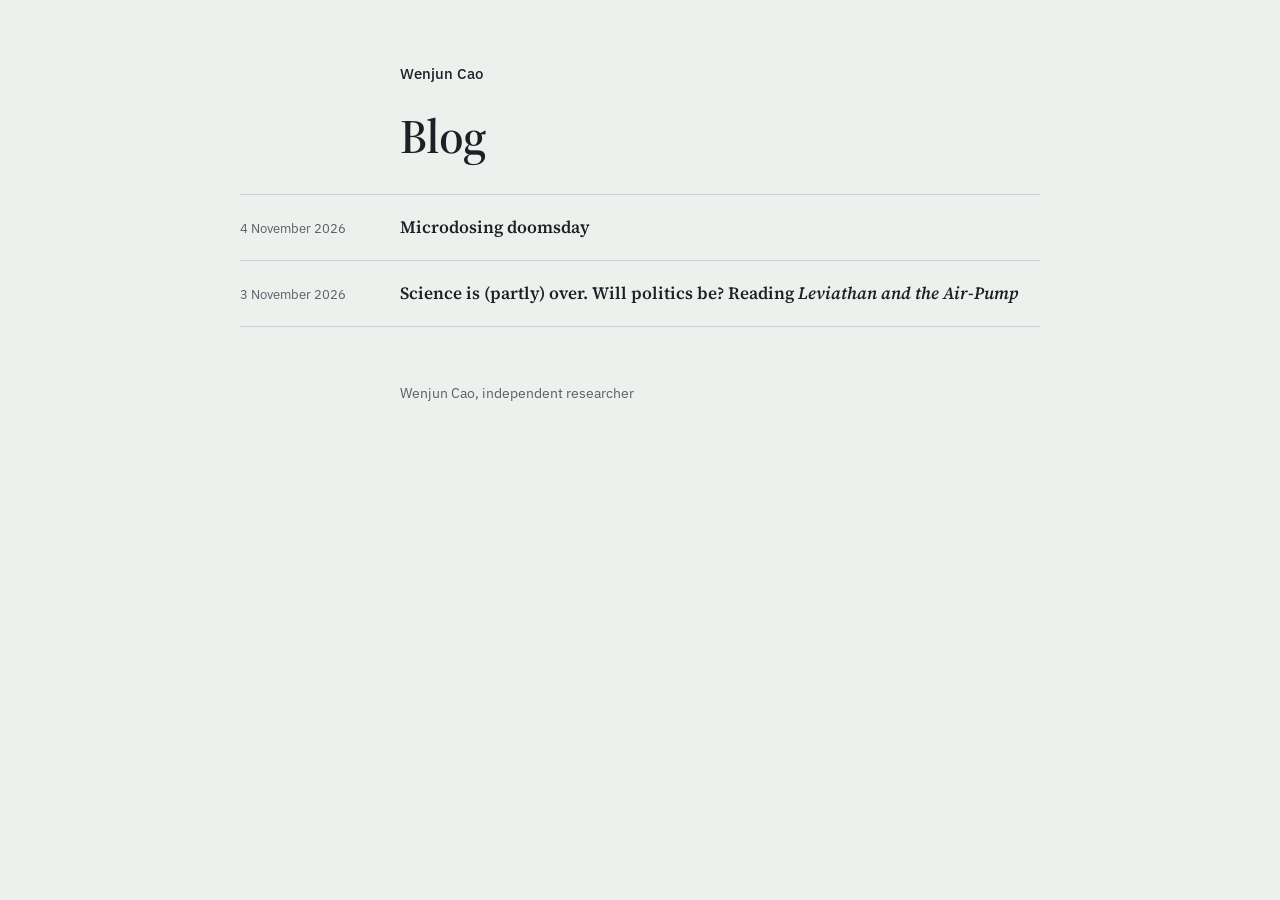
==== blog/index.html @ 49136400 "Add files via upload" ====
<!DOCTYPE html>
<html lang="en">
<head>
<meta charset="utf-8">
<meta name="viewport" content="width=device-width, initial-scale=1">
<title>Blog · Wenjun Cao</title>
<meta name="author" content="Wenjun Cao">
<link rel="canonical" href="https://directedlink.github.io/blog/">
<link rel="icon" href="data:image/svg+xml,%3Csvg xmlns='http://www.w3.org/2000/svg' viewBox='0 0 32 32'%3E%3Crect width='32' height='32' fill='%23EEF0EE'/%3E%3Ccircle cx='16' cy='16' r='11' fill='none' stroke='%231D2127' stroke-width='2'/%3E%3Cline x1='16' y1='5' x2='16' y2='27' stroke='%232A4A70' stroke-width='2'/%3E%3C/svg%3E">
<link rel="preconnect" href="https://fonts.googleapis.com">
<link rel="preconnect" href="https://fonts.gstatic.com" crossorigin>
<link href="https://fonts.googleapis.com/css2?family=Source+Serif+4:ital,opsz,wght@0,8..60,300;0,8..60,400;0,8..60,600;1,8..60,400&family=IBM+Plex+Sans:wght@400;500&display=swap" rel="stylesheet">
<link rel="stylesheet" href="style.css">
</head>
<body>
<div class="page">

  <nav class="topbar"><a class="home" href="../index.html">Wenjun Cao</a></nav>

  <div class="blog-head">
    <h1>Blog</h1>
  </div>

  <ul class="posts">
    <li>
      <time datetime="2026-11-04">4 November 2026</time>
      <h2><a href="microdosing-doomsday.html">Microdosing doomsday</a></h2>
    </li>
    <li>
      <time datetime="2026-11-03">3 November 2026</time>
      <h2><a href="leviathan-and-the-air-pump.html">Science is (partly) over. Will politics be? Reading <i>Leviathan and the Air-Pump</i></a></h2>
    </li>
  </ul>

  <footer>
    <p>Wenjun Cao, independent researcher</p>
  </footer>

</div>
</body>
</html>
---- blog/style.css ----
:root{
  --paper: #EEF0EE;
  --paper-raised: #F6F7F6;
  --ink: #1D2127;
  --ink-soft: #596069;
  --rule: #C9CED3;
  --accent: #2A4A70;
  --kin: #6E2A2A;
  --serif: "Source Serif 4", Georgia, "Times New Roman", serif;
  --sans: "IBM Plex Sans", -apple-system, "Segoe UI", sans-serif;
  --gutter: 10rem;
  --measure: 40rem;
}
@media (prefers-color-scheme: dark){
  :root{
    --paper: #16191D;
    --paper-raised: #1C2025;
    --ink: #E3E5E8;
    --ink-soft: #9CA3AC;
    --rule: #30363D;
    --accent: #93B2D6;
    --kin: #D39A8C;
  }
}

*{ box-sizing: border-box; }
html{ background: var(--paper); font-size: 100%; }
body{
  margin: 0;
  background: var(--paper);
  color: var(--ink);
  font-family: var(--serif);
  font-size: 1rem;
  line-height: 1.55;
  -webkit-font-smoothing: antialiased;
  text-rendering: optimizeLegibility;
}
a{ color: var(--accent); text-decoration: none; text-underline-offset: 3px; }
a:hover{ color: var(--kin); text-decoration: underline; }
a:focus-visible{ outline: 2px solid var(--accent); outline-offset: 3px; border-radius: 2px; }
::selection{ background: var(--rule); color: var(--ink); }

.page{
  max-width: calc(var(--gutter) + var(--measure) + 3rem);
  margin: 0 auto;
  padding: 0 1.5rem;
}

/* ---------- Top bar ---------- */
.topbar{
  padding: clamp(2.5rem, 7vh, 4rem) 0 0 var(--gutter);
  font-family: var(--sans);
  font-size: .92rem;
  color: var(--ink-soft);
  display: flex;
  flex-wrap: wrap;
  gap: .4rem 1.5rem;
}
.topbar .home{ color: var(--ink); font-weight: 500; }

/* ---------- Blog index ---------- */
.blog-head{ padding: 1.6rem 0 2rem var(--gutter); }
.blog-head h1{
  margin: 0;
  font-weight: 600;
  font-size: clamp(2.2rem, 5vw, 3rem);
  line-height: 1.05;
  letter-spacing: -0.015em;
  font-variation-settings: "opsz" 60;
}
.posts{
  list-style: none;
  margin: 0;
  padding: 0;
  border-top: 1px solid var(--rule);
}
.posts li{
  display: grid;
  grid-template-columns: var(--gutter) minmax(0, var(--measure));
  padding: 1.3rem 0;
  border-bottom: 1px solid var(--rule);
}
.posts + footer{ border-top: none; }
.posts time{
  font-family: var(--sans);
  font-size: .82rem;
  color: var(--ink-soft);
  padding-top: .2rem;
}
.posts h2{
  margin: 0;
  font-size: 1.08rem;
  font-weight: 600;
  line-height: 1.35;
}
.posts h2 a{ color: var(--ink); }
.posts h2 a:hover{ color: var(--kin); }

/* ---------- Article ---------- */
article{ padding: 1.6rem 0 1rem var(--gutter); }
article header{ max-width: var(--measure); margin-bottom: 2rem; }
article h1{
  margin: 0 0 .8rem;
  font-weight: 600;
  font-size: clamp(1.8rem, 4.2vw, 2.4rem);
  line-height: 1.12;
  letter-spacing: -0.012em;
  font-variation-settings: "opsz" 48;
}
.byline{
  margin: 0;
  font-family: var(--sans);
  font-size: .85rem;
  color: var(--ink-soft);
}
.body{ max-width: var(--measure); font-size: 1.06rem; line-height: 1.65; }
.body p{ margin: 0 0 1.15rem; }
.body .status{
  font-style: italic;
  color: var(--ink-soft);
  padding-left: 1rem;
  border-left: 2px solid var(--rule);
}
.body .status b{ font-style: normal; font-weight: 600; }
sup.fn{ font-size: .72em; line-height: 0; font-family: var(--sans); }
sup.fn a{ padding: 0 .05em; }

.footnotes{
  max-width: var(--measure);
  margin-top: 2.2rem;
  padding-top: 1rem;
  border-top: 1px solid var(--rule);
  font-size: .9rem;
  color: var(--ink-soft);
}
.footnotes ol{ margin: 0; padding-left: 1.4rem; }
.footnotes li{ margin: 0 0 .55rem; overflow-wrap: anywhere; }
.footnotes .back{ font-family: var(--sans); font-size: .8rem; margin-left: .3rem; }
:target{ background: var(--paper-raised); }

footer{
  border-top: 1px solid var(--rule);
  margin-top: 2rem;
  padding: 1.5rem 0 2.5rem var(--gutter);
  font-family: var(--sans);
  font-size: .88rem;
  color: var(--ink-soft);
}
footer p{ margin: 0; }

@media (max-width: 640px){
  :root{ --gutter: 0rem; }
  .posts li{ grid-template-columns: 1fr; gap: .3rem; }
}
@media print{
  body, html{ background: #fff; }
}
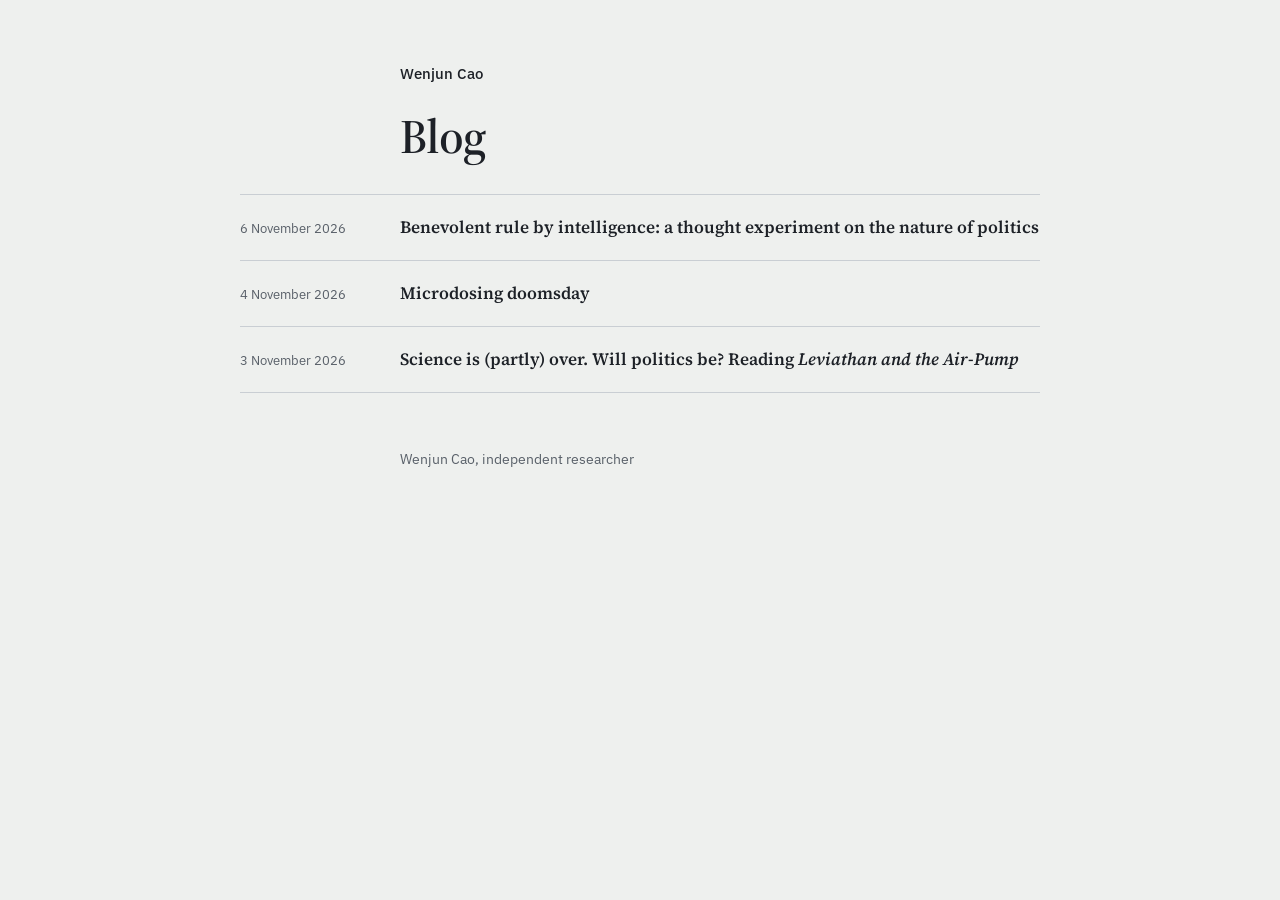
==== commit 2d2a5572: "Add files via upload" ====
--- a/blog/index.html
+++ b/blog/index.html
@@ -23,6 +23,10 @@
 
   <ul class="posts">
     <li>
+      <time datetime="2026-11-06">6 November 2026</time>
+      <h2><a href="benevolent-rule-by-intelligence.html">Benevolent rule by intelligence: a thought experiment on the nature of politics</a></h2>
+    </li>
+    <li>
       <time datetime="2026-11-04">4 November 2026</time>
       <h2><a href="microdosing-doomsday.html">Microdosing doomsday</a></h2>
     </li>
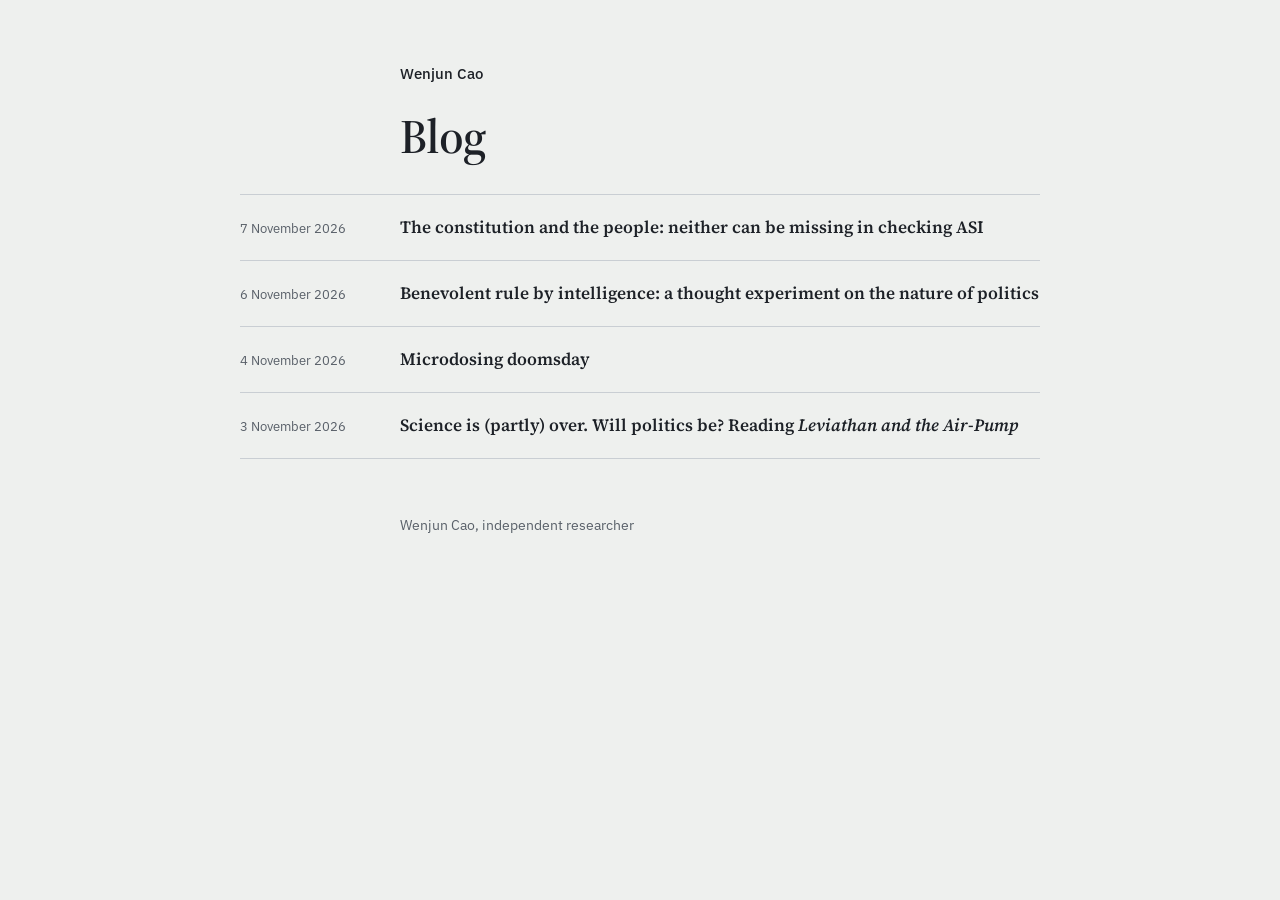
==== commit 68418bba: "Add files via upload" ====
--- a/blog/index.html
+++ b/blog/index.html
@@ -23,6 +23,10 @@
 
   <ul class="posts">
     <li>
+      <time datetime="2026-11-07">7 November 2026</time>
+      <h2><a href="constitution-and-the-people.html">The constitution and the people: neither can be missing in checking ASI</a></h2>
+    </li>
+    <li>
       <time datetime="2026-11-06">6 November 2026</time>
       <h2><a href="benevolent-rule-by-intelligence.html">Benevolent rule by intelligence: a thought experiment on the nature of politics</a></h2>
     </li>
